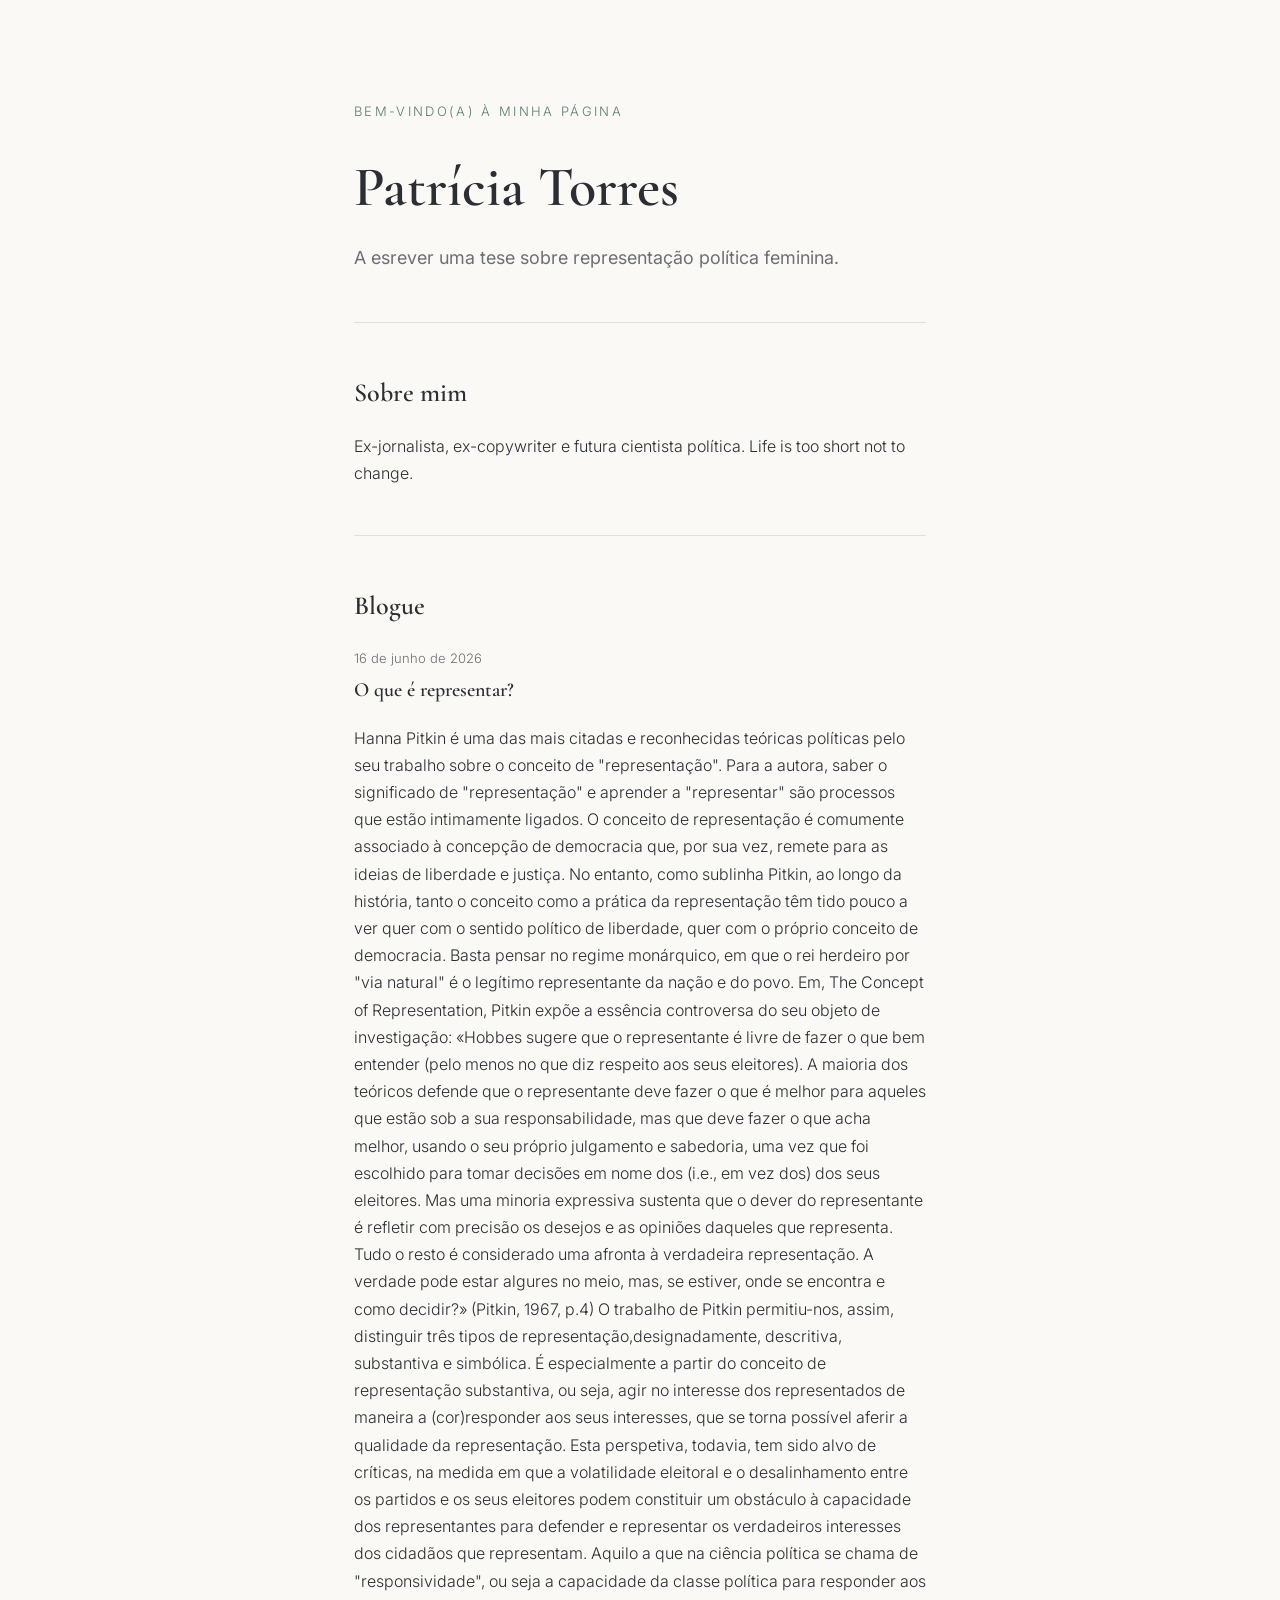
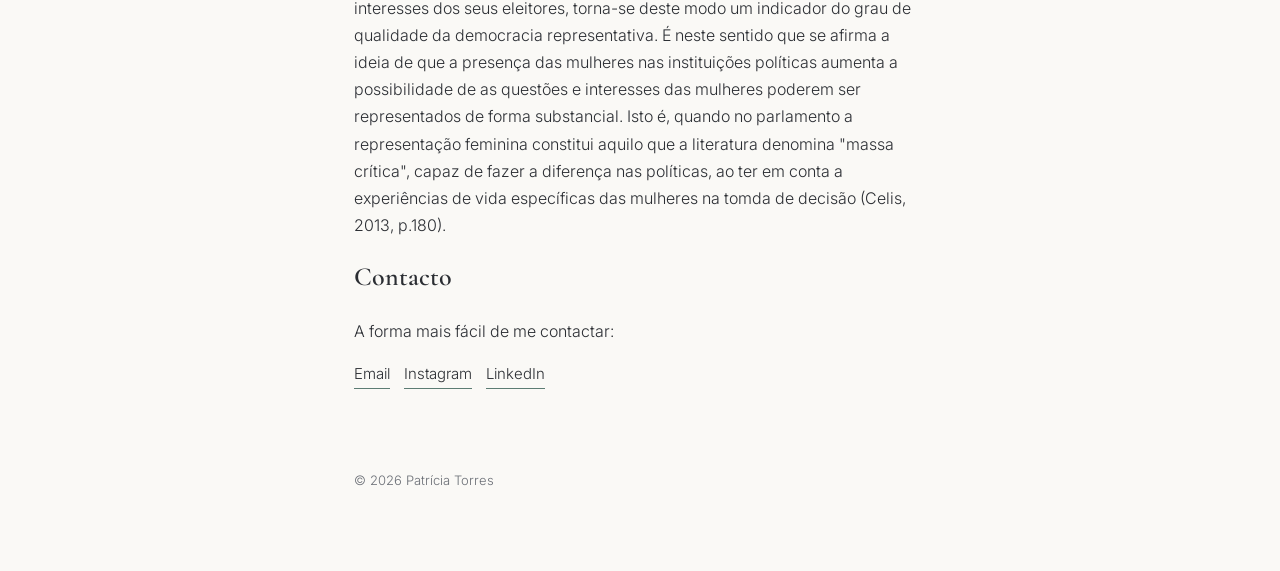
==== index.html @ 2e0ca28b "Update index.html" ====
<!DOCTYPE html>
<html lang="pt">
<head>
<meta charset="UTF-8">
<meta name="viewport" content="width=device-width, initial-scale=1.0">
<title>Patrícia Torres</title>
<style>

  @import url('https://fonts.googleapis.com/css2?family=Cormorant+Garamond:wght@400;500;600&family=Inter:wght@300;400;500&display=swap');

  :root{
    --bg: #FAF9F6;
    --ink: #2B2E33;
    --ink-soft: #6B6F76;
    --accent: #5C7C73;
    --line: #E2DFD8;
  }

  *{ box-sizing: border-box; }

  body{
    margin: 0;
    background: var(--bg);
    color: var(--ink);
    font-family: 'Inter', sans-serif;
    font-weight: 300;
    line-height: 1.7;
  }

  .wrap{
    max-width: 620px;
    margin: 0 auto;
    padding: 100px 24px 80px;
  }

  .eyebrow{
    font-size: 13px;
    letter-spacing: 0.18em;
    text-transform: uppercase;
    color: var(--accent);
    margin-bottom: 18px;
  }

  h1{
    font-family: 'Cormorant Garamond', serif;
    font-weight: 600;
    font-size: 56px;
    margin: 0 0 8px;
    color: var(--ink);
  }

  .tagline{
    font-size: 18px;
    color: var(--ink-soft);
    margin: 0 0 48px;
    font-weight: 400;
  }

  hr{
    border: none;
    border-top: 1px solid var(--line);
    margin: 48px 0;
  }

  h2{
    font-family: 'Cormorant Garamond', serif;
    font-size: 26px;
    font-weight: 600;
    margin: 0 0 18px;
  }

  p{
    font-size: 16px;
    color: var(--ink);
    margin: 0 0 16px;
  }

  .links{
    display: flex;
    flex-wrap: wrap;
    gap: 14px;
    margin-top: 8px;
  }

  .links a{
    color: var(--ink);
    text-decoration: none;
    font-size: 15px;
    padding-bottom: 2px;
    border-bottom: 1px solid var(--accent);
    transition: opacity 0.2s ease;
  }

  .links a:hover{
    opacity: 0.6;
  }

  footer{
    margin-top: 80px;
    font-size: 13px;
    color: var(--ink-soft);
  }

  @media (max-width: 480px){
    h1{ font-size: 42px; }
    .wrap{ padding: 70px 20px 60px; }
  }

</style>
</head>
<body>

  <div class="wrap">

    <!-- ====== Aqui podes mudar o teu nome ====== -->
    <p class="eyebrow">Bem-vindo(a) à minha página</p>
    <h1>Patrícia Torres</h1>
    <p class="tagline">A esrever uma tese sobre representação política feminina.</p>

    <hr>

    <!-- ====== Aqui podes escrever sobre ti ====== -->
    <h2>Sobre mim</h2>
    <p>
      Ex-jornalista, ex-copywriter e futura cientista política. 
      Life is too short not to change.
    </p>

    <hr><h2>Blogue</h2>

<p style="font-size: 13px; color: #6B6F76; margin-bottom: 4px;">16 de junho de 2026</p>
<h2 style="font-size: 20px;">O que é representar?</h2>
<p>
  Hanna Pitkin é uma das mais citadas e reconhecidas teóricas políticas pelo seu trabalho sobre o conceito de "representação".
  Para a autora, saber o significado de "representação" e aprender a "representar" são processos que estão intimamente ligados. 
  O conceito de representação é comumente associado à concepção de democracia que, por sua vez, remete para as ideias de liberdade e justiça.
  No entanto, como sublinha Pitkin, ao longo da história, tanto o conceito como a prática da representação têm tido pouco a ver quer com o sentido
  político de liberdade, quer com o próprio conceito de democracia. Basta pensar no regime monárquico, em que o rei herdeiro por "via natural" é o legítimo 
  representante da nação e do povo. 
  Em, The Concept of Representation, Pitkin expõe a essência controversa do seu objeto de investigação:
  «Hobbes sugere que o representante é livre de fazer o que bem entender (pelo menos no que diz respeito aos seus eleitores). 
  A maioria dos teóricos defende que o representante deve fazer o que é melhor para aqueles que estão sob a sua responsabilidade, mas que deve fazer o 
  que acha melhor, usando o seu próprio julgamento e sabedoria, uma vez que foi escolhido para tomar decisões em nome dos (i.e., em vez dos) 
  dos seus eleitores. Mas uma minoria expressiva sustenta que o dever do representante é refletir com precisão os desejos e as 
  opiniões daqueles que representa. Tudo o resto é considerado uma afronta à verdadeira representação. A verdade pode estar algures no meio, 
  mas, se estiver, onde se encontra e como decidir?» (Pitkin, 1967, p.4) 
  O trabalho de Pitkin permitiu-nos, assim, distinguir três tipos de representação,designadamente, descritiva, substantiva e simbólica. 
  É especialmente a partir do conceito de representação substantiva, ou seja, agir no interesse
  dos representados de maneira a (cor)responder aos seus interesses, que se torna possível aferir a qualidade da representação. Esta perspetiva, todavia,
  tem sido alvo de críticas, na medida em que a volatilidade eleitoral e o desalinhamento entre os partidos e os seus eleitores podem constituir um
  obstáculo à capacidade dos representantes para defender e representar os verdadeiros interesses dos cidadãos que representam. Aquilo a que na
  ciência política se chama de "responsividade", ou seja a capacidade da classe política para responder aos interesses dos seus eleitores, 
  torna-se deste modo um indicador do grau de qualidade da democracia representativa. 
  É neste sentido que se afirma a ideia de que a presença das mulheres nas instituições políticas aumenta a possibilidade de as questões e interesses das mulheres
  poderem ser representados de forma substancial. Isto é, quando no parlamento a representação feminina constitui aquilo que a literatura denomina
  "massa crítica", capaz de fazer a diferença nas políticas, ao ter em conta a experiências de vida específicas das mulheres na tomda de decisão (Celis, 2013, p.180).
  
</p>

    <!-- ====== Aqui podes pôr os teus contactos ou redes sociais ====== -->
    <h2>Contacto</h2>
    <p>A forma mais fácil de me contactar:</p>
    <div class="links">
      <a href="mailto:p.dosreistorres@gmail.com">Email</a>
      <a href="https://instagram.com/oteuperfil">Instagram</a>
      <a href="https://linkedin.com/in/oteuperfil">LinkedIn</a>
    </div>

    <footer>
      © 2026 Patrícia Torres
    </footer>

  </div>

</body>
</html>
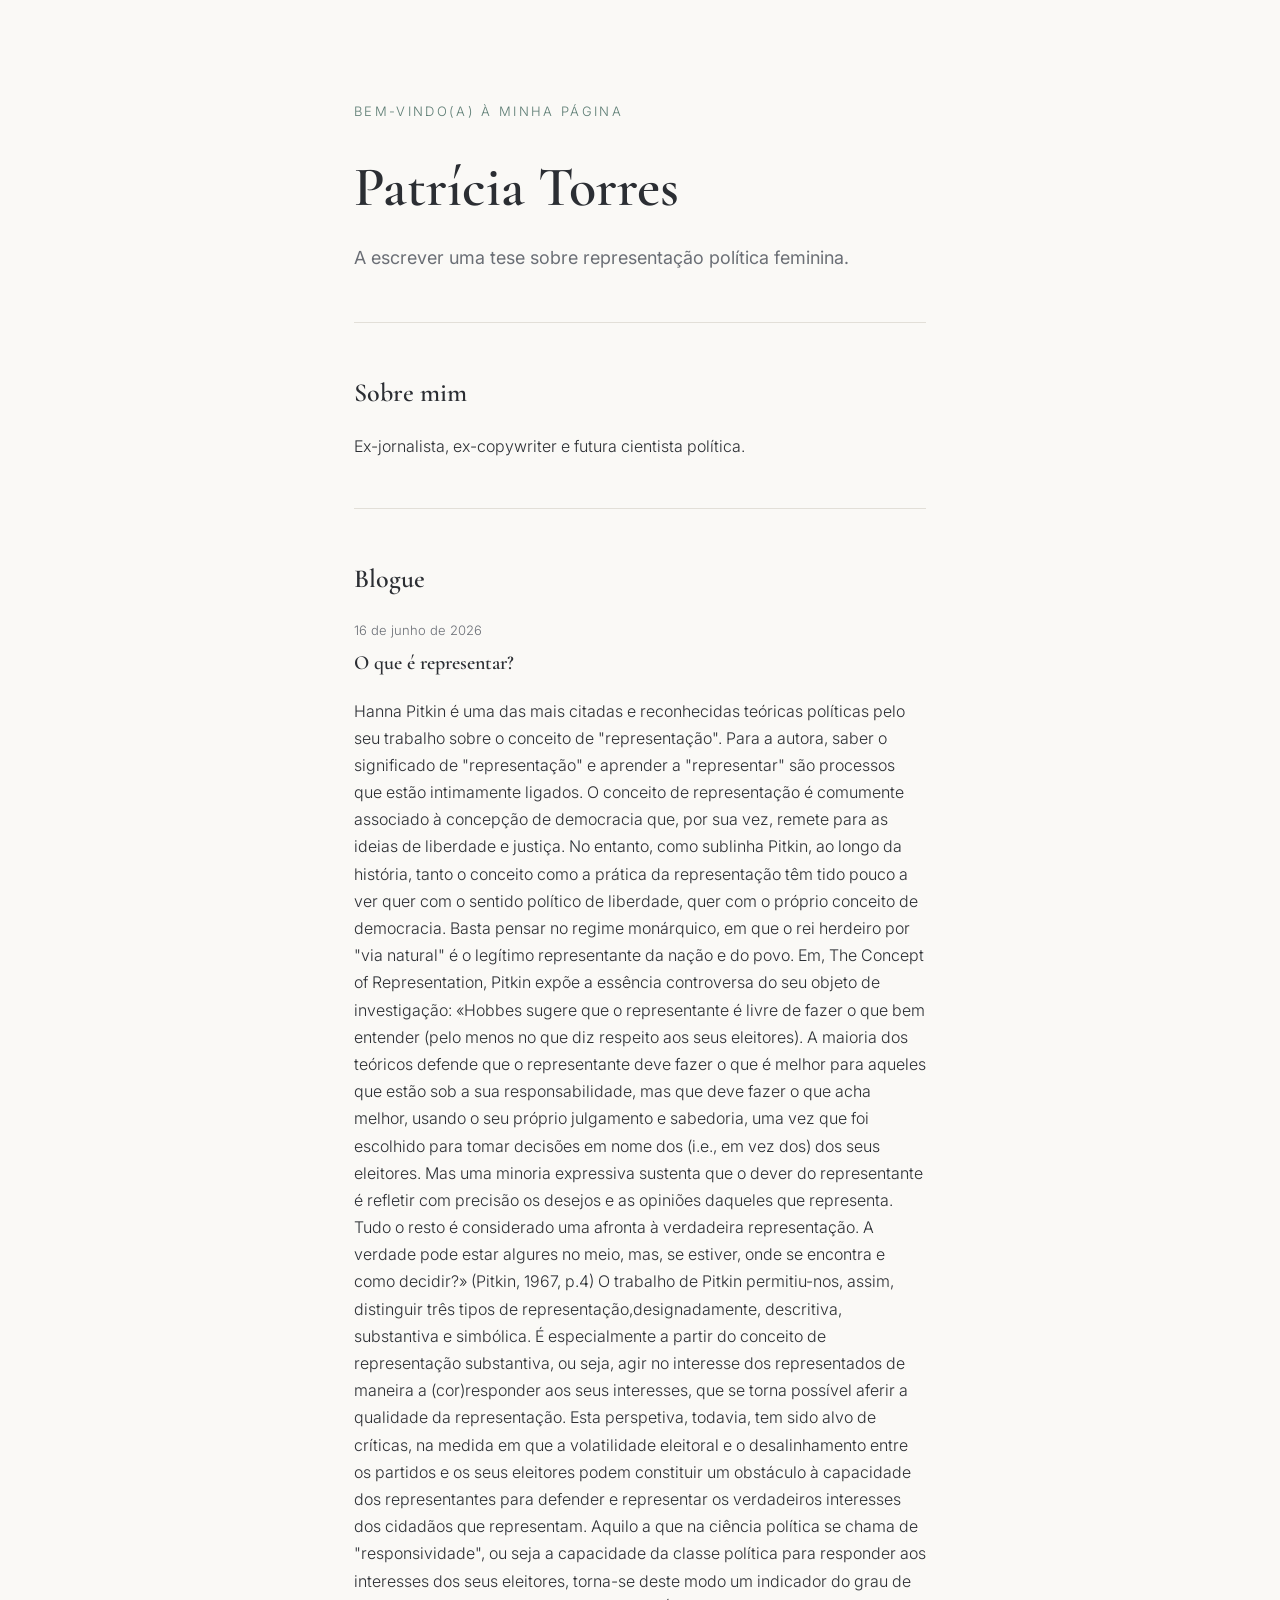
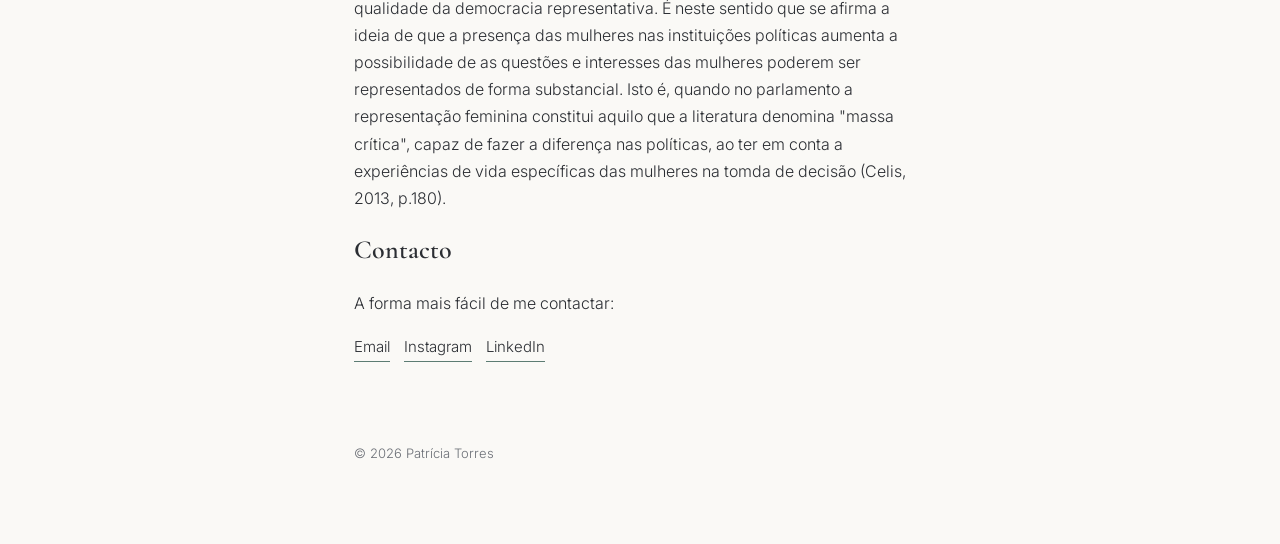
==== commit 40f4b1d2: "Update index.html" ====
--- a/index.html
+++ b/index.html
@@ -115,7 +115,7 @@
     <!-- ====== Aqui podes mudar o teu nome ====== -->
     <p class="eyebrow">Bem-vindo(a) à minha página</p>
     <h1>Patrícia Torres</h1>
-    <p class="tagline">A esrever uma tese sobre representação política feminina.</p>
+    <p class="tagline">A escrever uma tese sobre representação política feminina.</p>
 
     <hr>
 
@@ -123,7 +123,7 @@
     <h2>Sobre mim</h2>
     <p>
       Ex-jornalista, ex-copywriter e futura cientista política. 
-      Life is too short not to change.
+      
     </p>
 
     <hr><h2>Blogue</h2>
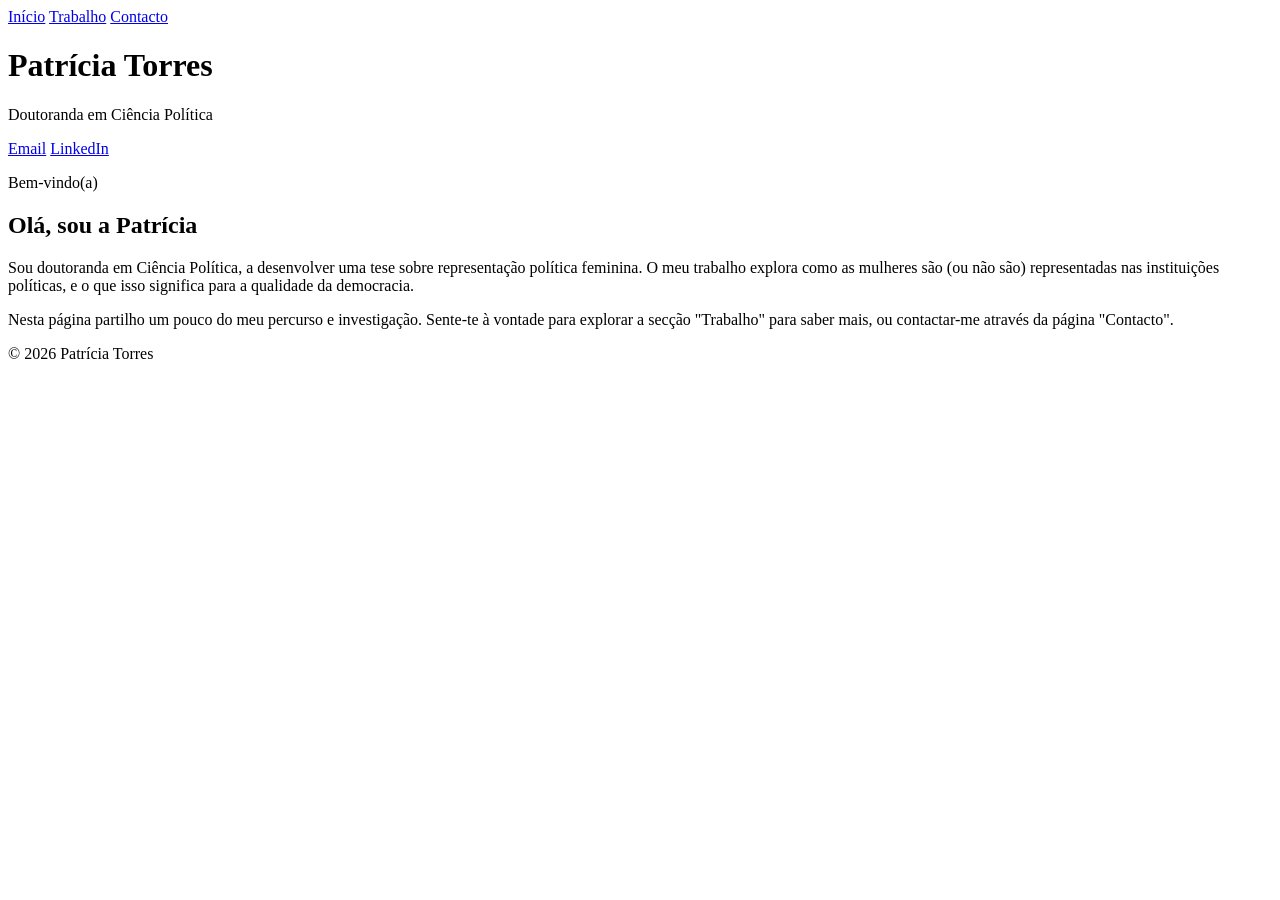
==== commit 96ca65da: "Update index.html" ====
--- a/index.html
+++ b/index.html
@@ -4,173 +4,46 @@
 <meta charset="UTF-8">
 <meta name="viewport" content="width=device-width, initial-scale=1.0">
 <title>Patrícia Torres</title>
-<style>
-
-  @import url('https://fonts.googleapis.com/css2?family=Cormorant+Garamond:wght@400;500;600&family=Inter:wght@300;400;500&display=swap');
-
-  :root{
-    --bg: #FAF9F6;
-    --ink: #2B2E33;
-    --ink-soft: #6B6F76;
-    --accent: #5C7C73;
-    --line: #E2DFD8;
-  }
-
-  *{ box-sizing: border-box; }
-
-  body{
-    margin: 0;
-    background: var(--bg);
-    color: var(--ink);
-    font-family: 'Inter', sans-serif;
-    font-weight: 300;
-    line-height: 1.7;
-  }
-
-  .wrap{
-    max-width: 620px;
-    margin: 0 auto;
-    padding: 100px 24px 80px;
-  }
-
-  .eyebrow{
-    font-size: 13px;
-    letter-spacing: 0.18em;
-    text-transform: uppercase;
-    color: var(--accent);
-    margin-bottom: 18px;
-  }
-
-  h1{
-    font-family: 'Cormorant Garamond', serif;
-    font-weight: 600;
-    font-size: 56px;
-    margin: 0 0 8px;
-    color: var(--ink);
-  }
-
-  .tagline{
-    font-size: 18px;
-    color: var(--ink-soft);
-    margin: 0 0 48px;
-    font-weight: 400;
-  }
-
-  hr{
-    border: none;
-    border-top: 1px solid var(--line);
-    margin: 48px 0;
-  }
-
-  h2{
-    font-family: 'Cormorant Garamond', serif;
-    font-size: 26px;
-    font-weight: 600;
-    margin: 0 0 18px;
-  }
-
-  p{
-    font-size: 16px;
-    color: var(--ink);
-    margin: 0 0 16px;
-  }
-
-  .links{
-    display: flex;
-    flex-wrap: wrap;
-    gap: 14px;
-    margin-top: 8px;
-  }
-
-  .links a{
-    color: var(--ink);
-    text-decoration: none;
-    font-size: 15px;
-    padding-bottom: 2px;
-    border-bottom: 1px solid var(--accent);
-    transition: opacity 0.2s ease;
-  }
-
-  .links a:hover{
-    opacity: 0.6;
-  }
-
-  footer{
-    margin-top: 80px;
-    font-size: 13px;
-    color: var(--ink-soft);
-  }
-
-  @media (max-width: 480px){
-    h1{ font-size: 42px; }
-    .wrap{ padding: 70px 20px 60px; }
-  }
-
-</style>
+<link rel="stylesheet" href="style.css">
 </head>
 <body>
 
-  <div class="wrap">
+  <nav class="topnav">
+    <a href="index.html" class="active">Início</a>
+    <a href="trabalho.html">Trabalho</a>
+    <a href="contacto.html">Contacto</a>
+  </nav>
 
-    <!-- ====== Aqui podes mudar o teu nome ====== -->
-    <p class="eyebrow">Bem-vindo(a) à minha página</p>
-    <h1>Patrícia Torres</h1>
-    <p class="tagline">A escrever uma tese sobre representação política feminina.</p>
+  <div class="layout">
 
-    <hr>
-
-    <!-- ====== Aqui podes escrever sobre ti ====== -->
-    <h2>Sobre mim</h2>
-    <p>
-      Ex-jornalista, ex-copywriter e futura cientista política. 
-      
-    </p>
-
-    <hr><h2>Blogue</h2>
-
-<p style="font-size: 13px; color: #6B6F76; margin-bottom: 4px;">16 de junho de 2026</p>
-<h2 style="font-size: 20px;">O que é representar?</h2>
-<p>
-  Hanna Pitkin é uma das mais citadas e reconhecidas teóricas políticas pelo seu trabalho sobre o conceito de "representação".
-  Para a autora, saber o significado de "representação" e aprender a "representar" são processos que estão intimamente ligados. 
-  O conceito de representação é comumente associado à concepção de democracia que, por sua vez, remete para as ideias de liberdade e justiça.
-  No entanto, como sublinha Pitkin, ao longo da história, tanto o conceito como a prática da representação têm tido pouco a ver quer com o sentido
-  político de liberdade, quer com o próprio conceito de democracia. Basta pensar no regime monárquico, em que o rei herdeiro por "via natural" é o legítimo 
-  representante da nação e do povo. 
-  Em, The Concept of Representation, Pitkin expõe a essência controversa do seu objeto de investigação:
-  «Hobbes sugere que o representante é livre de fazer o que bem entender (pelo menos no que diz respeito aos seus eleitores). 
-  A maioria dos teóricos defende que o representante deve fazer o que é melhor para aqueles que estão sob a sua responsabilidade, mas que deve fazer o 
-  que acha melhor, usando o seu próprio julgamento e sabedoria, uma vez que foi escolhido para tomar decisões em nome dos (i.e., em vez dos) 
-  dos seus eleitores. Mas uma minoria expressiva sustenta que o dever do representante é refletir com precisão os desejos e as 
-  opiniões daqueles que representa. Tudo o resto é considerado uma afronta à verdadeira representação. A verdade pode estar algures no meio, 
-  mas, se estiver, onde se encontra e como decidir?» (Pitkin, 1967, p.4) 
-  O trabalho de Pitkin permitiu-nos, assim, distinguir três tipos de representação,designadamente, descritiva, substantiva e simbólica. 
-  É especialmente a partir do conceito de representação substantiva, ou seja, agir no interesse
-  dos representados de maneira a (cor)responder aos seus interesses, que se torna possível aferir a qualidade da representação. Esta perspetiva, todavia,
-  tem sido alvo de críticas, na medida em que a volatilidade eleitoral e o desalinhamento entre os partidos e os seus eleitores podem constituir um
-  obstáculo à capacidade dos representantes para defender e representar os verdadeiros interesses dos cidadãos que representam. Aquilo a que na
-  ciência política se chama de "responsividade", ou seja a capacidade da classe política para responder aos interesses dos seus eleitores, 
-  torna-se deste modo um indicador do grau de qualidade da democracia representativa. 
-  É neste sentido que se afirma a ideia de que a presença das mulheres nas instituições políticas aumenta a possibilidade de as questões e interesses das mulheres
-  poderem ser representados de forma substancial. Isto é, quando no parlamento a representação feminina constitui aquilo que a literatura denomina
-  "massa crítica", capaz de fazer a diferença nas políticas, ao ter em conta a experiências de vida específicas das mulheres na tomda de decisão (Celis, 2013, p.180).
-  
-</p>
-
-    <!-- ====== Aqui podes pôr os teus contactos ou redes sociais ====== -->
-    <h2>Contacto</h2>
-    <p>A forma mais fácil de me contactar:</p>
-    <div class="links">
-      <a href="mailto:p.dosreistorres@gmail.com">Email</a>
-      <a href="https://instagram.com/oteuperfil">Instagram</a>
-      <a href="https://linkedin.com/in/oteuperfil">LinkedIn</a>
+    <div class="sidebar">
+      <h1>Patrícia Torres</h1>
+      <p class="tagline">Doutoranda em Ciência Política</p>
+      <div class="links">
+        <a href="mailto:oteuemail@exemplo.com">Email</a>
+        <a href="https://linkedin.com/in/oteuperfil">LinkedIn</a>
+      </div>
     </div>
 
-    <footer>
-      © 2026 Patrícia Torres
-    </footer>
+    <div class="content">
+      <p class="eyebrow">Bem-vindo(a)</p>
+      <h2>Olá, sou a Patrícia</h2>
+      <p>
+        Sou doutoranda em Ciência Política, a desenvolver uma tese sobre
+        representação política feminina. O meu trabalho explora como as
+        mulheres são (ou não são) representadas nas instituições políticas,
+        e o que isso significa para a qualidade da democracia.
+      </p>
+      <p>
+        Nesta página partilho um pouco do meu percurso e investigação.
+        Sente-te à vontade para explorar a secção "Trabalho" para saber
+        mais, ou contactar-me através da página "Contacto".
+      </p>
+    </div>
 
   </div>
 
+  <footer>© 2026 Patrícia Torres</footer>
+
 </body>
 </html>
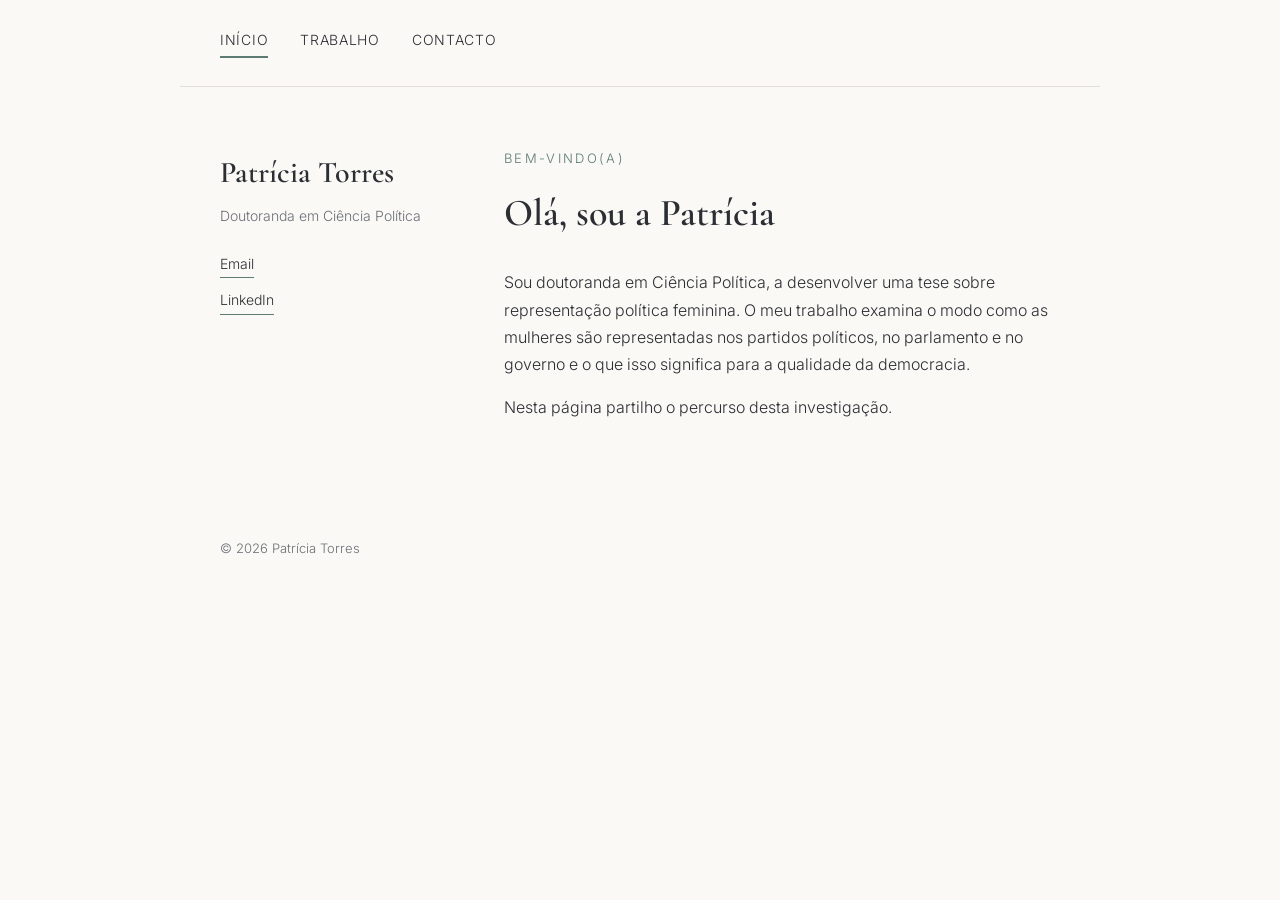
==== commit 41f9c2c8: "Revise content in index.html for clarity Updated text to clarify the focus of the research and invit" ====
--- a/index.html
+++ b/index.html
@@ -30,14 +30,13 @@
       <h2>Olá, sou a Patrícia</h2>
       <p>
         Sou doutoranda em Ciência Política, a desenvolver uma tese sobre
-        representação política feminina. O meu trabalho explora como as
-        mulheres são (ou não são) representadas nas instituições políticas,
+        representação política feminina. O meu trabalho examina o modo como as
+        mulheres são representadas nos partidos políticos, no parlamento e no governo
         e o que isso significa para a qualidade da democracia.
       </p>
       <p>
-        Nesta página partilho um pouco do meu percurso e investigação.
-        Sente-te à vontade para explorar a secção "Trabalho" para saber
-        mais, ou contactar-me através da página "Contacto".
+        Nesta página partilho o percurso desta investigação.
+        
       </p>
     </div>
 
--- a/style.css
+++ b/style.css
@@ -0,0 +1,131 @@
+@import url('https://fonts.googleapis.com/css2?family=Cormorant+Garamond:wght@400;500;600&family=Inter:wght@300;400;500&display=swap');
+
+:root{
+  --bg: #FAF9F6;
+  --ink: #2B2E33;
+  --ink-soft: #6B6F76;
+  --accent: #5C7C73;
+  --line: #E2DFD8;
+}
+
+*{ box-sizing: border-box; }
+
+body{
+  margin: 0;
+  background: var(--bg);
+  color: var(--ink);
+  font-family: 'Inter', sans-serif;
+  font-weight: 300;
+  line-height: 1.7;
+}
+
+nav.topnav{
+  display: flex;
+  gap: 32px;
+  padding: 28px 40px;
+  border-bottom: 1px solid var(--line);
+  max-width: 920px;
+  margin: 0 auto;
+}
+
+nav.topnav a{
+  color: var(--ink);
+  text-decoration: none;
+  font-size: 14px;
+  letter-spacing: 0.05em;
+  text-transform: uppercase;
+  padding-bottom: 4px;
+  border-bottom: 2px solid transparent;
+  transition: border-color 0.2s ease;
+}
+
+nav.topnav a.active,
+nav.topnav a:hover{
+  border-bottom-color: var(--accent);
+}
+
+.layout{
+  max-width: 920px;
+  margin: 0 auto;
+  padding: 60px 40px 100px;
+  display: flex;
+  gap: 64px;
+}
+
+.sidebar{
+  width: 220px;
+  flex-shrink: 0;
+}
+
+.sidebar h1{
+  font-family: 'Cormorant Garamond', serif;
+  font-weight: 600;
+  font-size: 30px;
+  margin: 0 0 6px;
+}
+
+.sidebar .tagline{
+  font-size: 14px;
+  color: var(--ink-soft);
+  margin: 0 0 24px;
+}
+
+.sidebar .links{
+  display: flex;
+  flex-direction: column;
+  gap: 10px;
+}
+
+.sidebar .links a{
+  color: var(--ink);
+  text-decoration: none;
+  font-size: 14px;
+  border-bottom: 1px solid var(--accent);
+  padding-bottom: 2px;
+  width: fit-content;
+  transition: opacity 0.2s ease;
+}
+
+.sidebar .links a:hover{
+  opacity: 0.6;
+}
+
+.content{
+  flex: 1;
+  min-width: 0;
+}
+
+.content .eyebrow{
+  font-size: 13px;
+  letter-spacing: 0.18em;
+  text-transform: uppercase;
+  color: var(--accent);
+  margin-bottom: 12px;
+}
+
+.content h2{
+  font-family: 'Cormorant Garamond', serif;
+  font-weight: 600;
+  font-size: 38px;
+  margin: 0 0 24px;
+}
+
+.content p{
+  font-size: 16px;
+  margin: 0 0 16px;
+}
+
+footer{
+  max-width: 920px;
+  margin: 0 auto;
+  padding: 0 40px 60px;
+  font-size: 13px;
+  color: var(--ink-soft);
+}
+
+@media (max-width: 640px){
+  .layout{ flex-direction: column; gap: 40px; padding: 40px 24px 80px; }
+  nav.topnav{ padding: 24px 24px; flex-wrap: wrap; gap: 20px; }
+  .sidebar{ width: 100%; }
+  .content h2{ font-size: 30px; }
+}
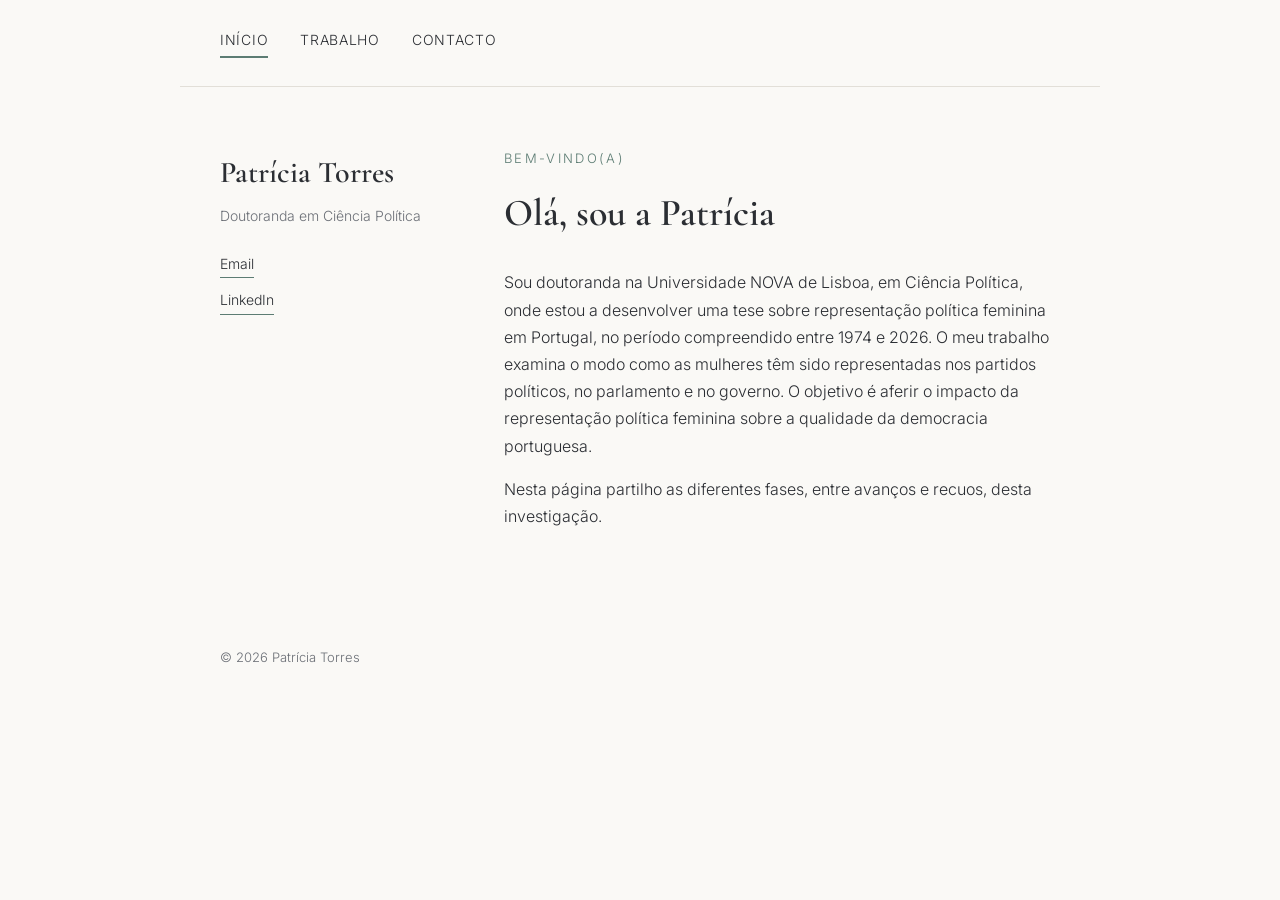
==== commit a496bbd4: "Revise content in index.html for clarity and detail Updated the introduction and research focus in t" ====
--- a/index.html
+++ b/index.html
@@ -29,13 +29,14 @@
       <p class="eyebrow">Bem-vindo(a)</p>
       <h2>Olá, sou a Patrícia</h2>
       <p>
-        Sou doutoranda em Ciência Política, a desenvolver uma tese sobre
-        representação política feminina. O meu trabalho examina o modo como as
-        mulheres são representadas nos partidos políticos, no parlamento e no governo
-        e o que isso significa para a qualidade da democracia.
+        Sou doutoranda na Universidade NOVA de Lisboa, em Ciência Política, onde estou a desenvolver uma tese sobre
+        representação política feminina em Portugal, no período compreendido entre 1974 e 2026. 
+        O meu trabalho examina o modo como as mulheres têm sido representadas nos partidos políticos, no parlamento e no governo. 
+        O objetivo é aferir o impacto da representação política feminina sobre a qualidade da democracia portuguesa.
+    
       </p>
       <p>
-        Nesta página partilho o percurso desta investigação.
+        Nesta página partilho as diferentes fases, entre avanços e recuos, desta investigação.
         
       </p>
     </div>
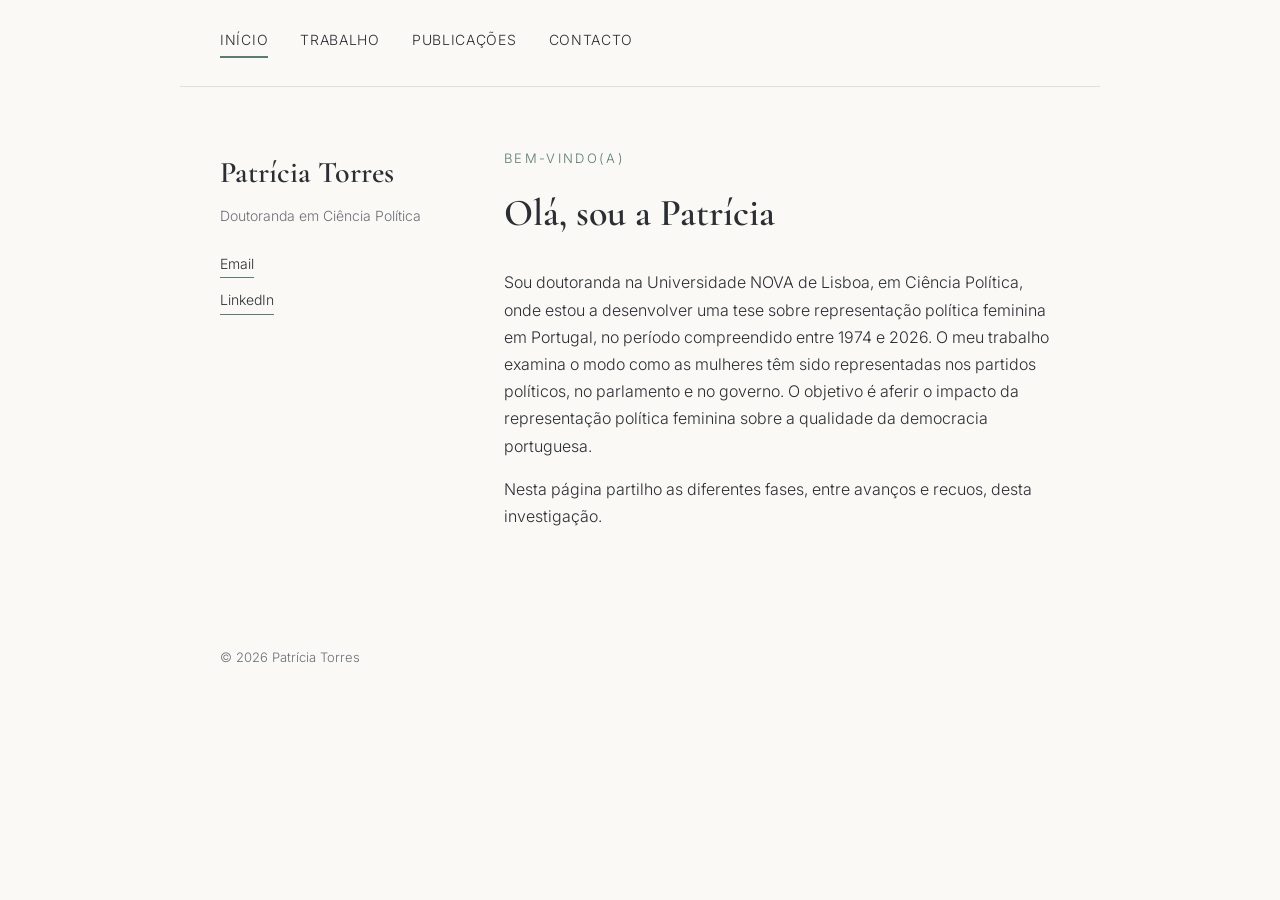
==== commit e1b0ee52: "Add link to Publicações in navigation" ====
--- a/index.html
+++ b/index.html
@@ -11,6 +11,7 @@
   <nav class="topnav">
     <a href="index.html" class="active">Início</a>
     <a href="trabalho.html">Trabalho</a>
+     <a href="publicacoes.html">Publicações</a>
     <a href="contacto.html">Contacto</a>
   </nav>
 
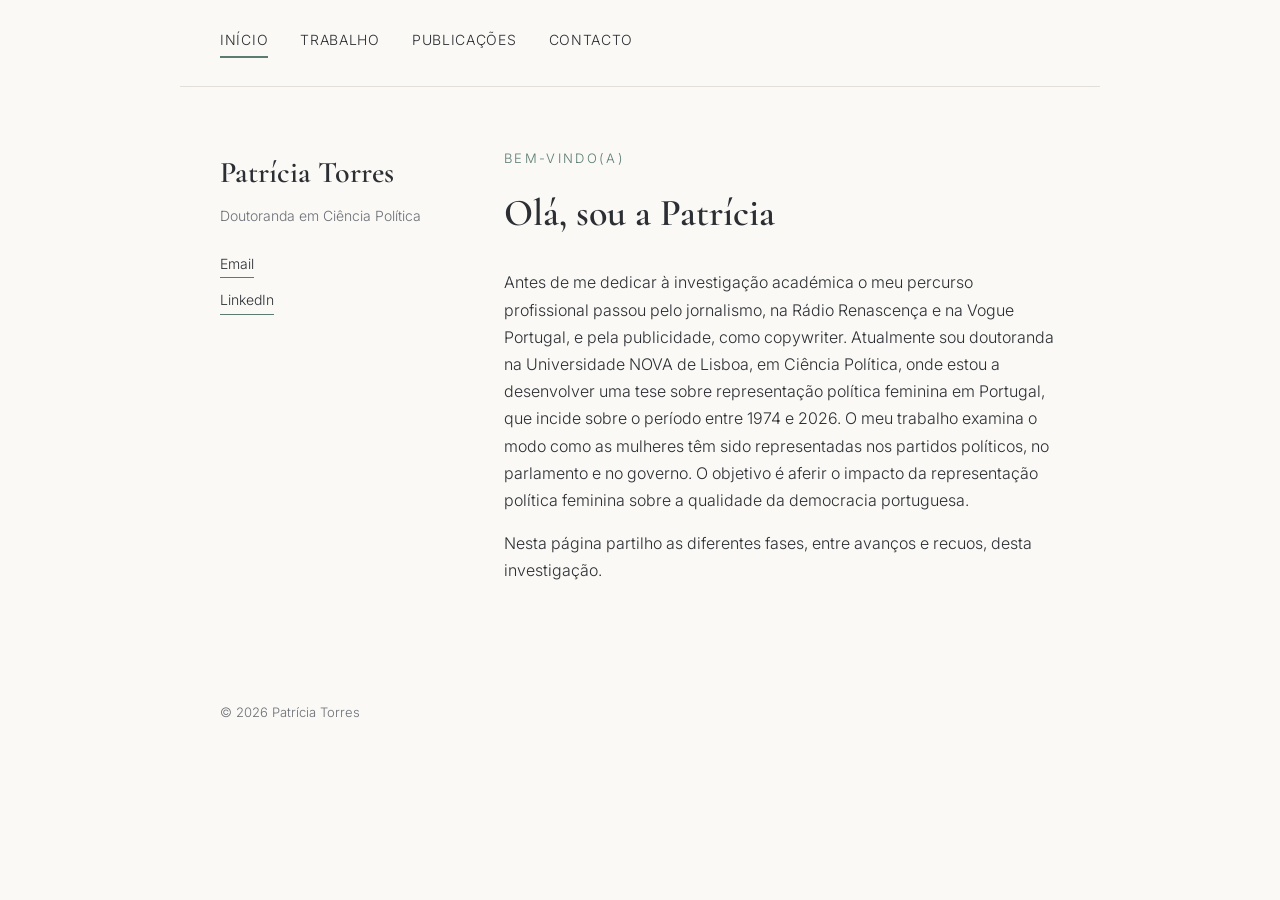
==== commit 441fe2ae: "Refine personal introduction in index.html" ====
--- a/index.html
+++ b/index.html
@@ -30,8 +30,9 @@
       <p class="eyebrow">Bem-vindo(a)</p>
       <h2>Olá, sou a Patrícia</h2>
       <p>
-        Sou doutoranda na Universidade NOVA de Lisboa, em Ciência Política, onde estou a desenvolver uma tese sobre
-        representação política feminina em Portugal, no período compreendido entre 1974 e 2026. 
+        Antes de me dedicar à investigação académica o meu percurso profissional passou pelo jornalismo, na Rádio Renascença
+        e na Vogue Portugal, e pela publicidade, como copywriter. Atualmente sou doutoranda na Universidade NOVA de Lisboa, em Ciência Política, 
+        onde estou a desenvolver uma tese sobre representação política feminina em Portugal, que incide sobre o período entre 1974 e 2026. 
         O meu trabalho examina o modo como as mulheres têm sido representadas nos partidos políticos, no parlamento e no governo. 
         O objetivo é aferir o impacto da representação política feminina sobre a qualidade da democracia portuguesa.
     
--- a/style.css
+++ b/style.css
@@ -115,7 +115,36 @@
   margin: 0 0 16px;
 }
 
-footer{
+ .content h3{
+  font-family: 'Cormorant Garamond', serif;
+  font-weight: 600;
+  font-size: 24px;
+  margin: 40px 0 20px;
+}
+
+.pub-item{
+  margin-bottom: 22px;
+  padding-left: 16px;
+  border-left: 2px solid var(--line);
+}
+
+.pub-item .pub-title{
+  font-size: 16px;
+  font-weight: 500;
+  margin: 0 0 2px;
+}
+
+.pub-item .pub-venue{
+  font-size: 14px;
+  color: var(--ink-soft);
+  margin: 0;
+}
+
+.pub-item a{
+  color: var(--accent);
+  text-decoration: none;
+  border-bottom: 1px solid var(--accent);
+}footer{
   max-width: 920px;
   margin: 0 auto;
   padding: 0 40px 60px;
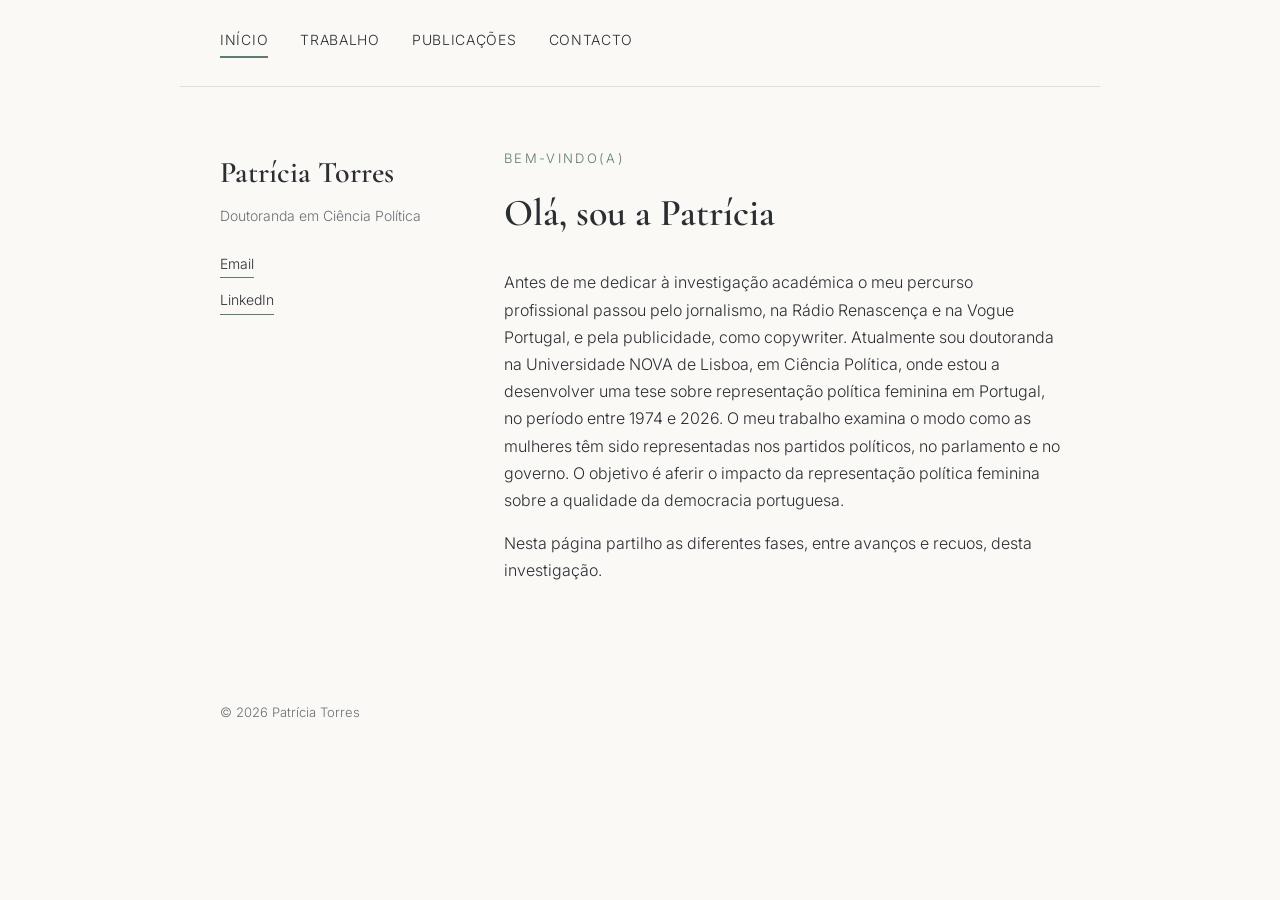
==== commit a79cc7b6: "Fix wording in thesis description in index.html Corrected phrasing in the thesis description." ====
--- a/index.html
+++ b/index.html
@@ -32,7 +32,7 @@
       <p>
         Antes de me dedicar à investigação académica o meu percurso profissional passou pelo jornalismo, na Rádio Renascença
         e na Vogue Portugal, e pela publicidade, como copywriter. Atualmente sou doutoranda na Universidade NOVA de Lisboa, em Ciência Política, 
-        onde estou a desenvolver uma tese sobre representação política feminina em Portugal, que incide sobre o período entre 1974 e 2026. 
+        onde estou a desenvolver uma tese sobre representação política feminina em Portugal, no período entre 1974 e 2026. 
         O meu trabalho examina o modo como as mulheres têm sido representadas nos partidos políticos, no parlamento e no governo. 
         O objetivo é aferir o impacto da representação política feminina sobre a qualidade da democracia portuguesa.
     
